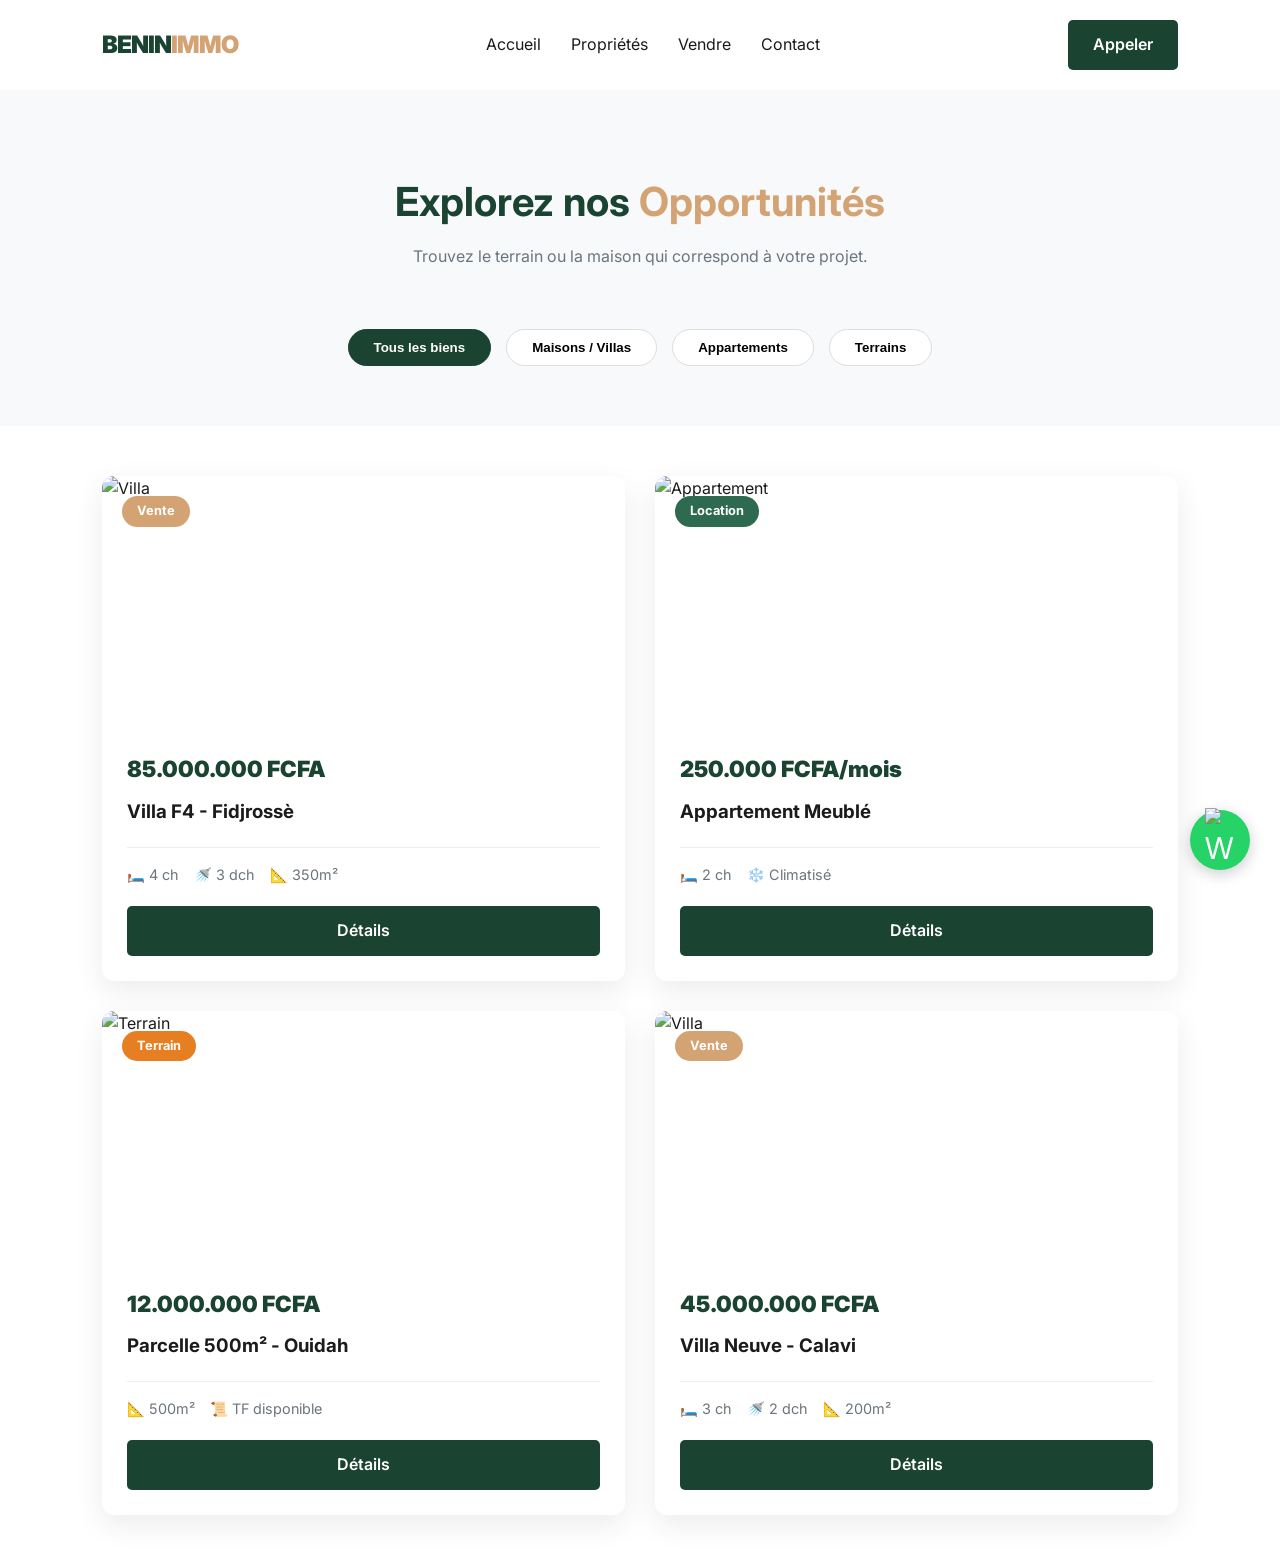
==== biens.html @ 41264fbe "Add files via upload" ====
<!DOCTYPE html>
<html lang="fr">
<head>
    <meta charset="UTF-8">
    <meta name="viewport" content="width=device-width, initial-scale=1.0">
    <title>Nos Biens Immobiliers | Benin Immo Luxe</title>
    <link href="https://fonts.googleapis.com/css2?family=Inter:wght@300;400;600;700;900&display=swap" rel="stylesheet">
    <link rel="stylesheet" href="css/theme.css">
    <link rel="stylesheet" href="css/main.css">
    <link rel="stylesheet" href="css/responsive.css">
    <style>
        /* Style des filtres */
        .filter-container {
            padding: 40px 8% 20px;
            text-align: center;
        }

        .filter-group {
            display: flex;
            justify-content: center;
            gap: 15px;
            flex-wrap: wrap;
            margin-top: 20px;
        }

        .filter-btn {
            padding: 10px 25px;
            border-radius: 50px;
            border: 1px solid #ddd;
            background: white;
            cursor: pointer;
            font-weight: 600;
            transition: var(--transition);
        }

        .filter-btn.active, .filter-btn:hover {
            background: var(--primary-color);
            color: white;
            border-color: var(--primary-color);
        }

        /* Animation d'apparition */
        @keyframes fadeIn {
            from { opacity: 0; transform: translateY(20px); }
            to { opacity: 1; transform: translateY(0); }
        }
    </style>
</head>
<body>

    <nav class="navbar">
        <div class="logo">BENIN<span>IMMO</span></div>
        <ul class="nav-links">
            <li><a href="index.html">Accueil</a></li>
            <li><a href="biens.html" class="active">Propriétés</a></li>
            <li><a href="publier.html">Vendre</a></li>
            <li><a href="contact.html">Contact</a></li>
        </ul>
        <a href="tel:+2290140434120" class="btn btn-primary">Appeler</a>
    </nav>

    <header style="background: var(--bg-light); padding: 80px 8% 40px; text-align: center;">
        <h1 style="color: var(--primary-color); font-size: 2.5rem;">Explorez nos <span style="color: var(--accent-color);">Opportunités</span></h1>
        <p style="color: var(--text-light); margin-top: 10px;">Trouvez le terrain ou la maison qui correspond à votre projet.</p>
        
        <div class="filter-container">
            <div class="filter-group">
                <button class="filter-btn active" data-filter="all">Tous les biens</button>
                <button class="filter-btn" data-filter="maison">Maisons / Villas</button>
                <button class="filter-btn" data-filter="appartement">Appartements</button>
                <button class="filter-btn" data-filter="terrain">Terrains</button>
            </div>
        </div>
    </header>

    <main class="property-grid" id="property-list">
        
        <div class="property-card" data-category="maison">
            <div class="property-image">
                <img src="https://images.pexels.com/photos/106399/pexels-photo-106399.jpeg?auto=compress&cs=tinysrgb&w=800" alt="Villa">
                <span class="badge">Vente</span>
            </div>
            <div class="property-info">
                <p class="property-price">85.000.000 FCFA</p>
                <h3>Villa F4 - Fidjrossè</h3>
                <div class="property-features">
                    <span>🛏️ 4 ch</span> <span>🚿 3 dch</span> <span>📐 350m²</span>
                </div>
                <a href="details.html" class="btn btn-primary" style="width: 100%; margin-top: 20px; text-align: center;">Détails</a>
            </div>
        </div>

        <div class="property-card" data-category="appartement">
            <div class="property-image">
                <img src="https://images.pexels.com/photos/259588/pexels-photo-259588.jpeg?auto=compress&cs=tinysrgb&w=800" alt="Appartement">
                <span class="badge" style="background: var(--secondary-color);">Location</span>
            </div>
            <div class="property-info">
                <p class="property-price">250.000 FCFA/mois</p>
                <h3>Appartement Meublé</h3>
                <div class="property-features">
                    <span>🛏️ 2 ch</span> <span>❄️ Climatisé</span>
                </div>
                <a href="details.html" class="btn btn-primary" style="width: 100%; margin-top: 20px; text-align: center;">Détails</a>
            </div>
        </div>

        <div class="property-card" data-category="terrain">
            <div class="property-image">
                <img src="https://images.pexels.com/photos/440660/pexels-photo-440660.jpeg?auto=compress&cs=tinysrgb&w=800" alt="Terrain">
                <span class="badge" style="background: #e67e22;">Terrain</span>
            </div>
            <div class="property-info">
                <p class="property-price">12.000.000 FCFA</p>
                <h3>Parcelle 500m² - Ouidah</h3>
                <div class="property-features">
                    <span>📐 500m²</span> <span>📜 TF disponible</span>
                </div>
                <a href="details.html" class="btn btn-primary" style="width: 100%; margin-top: 20px; text-align: center;">Détails</a>
            </div>
        </div>

        <div class="property-card" data-category="maison">
            <div class="property-image">
                <img src="https://images.pexels.com/photos/1396122/pexels-photo-1396122.jpeg?auto=compress&cs=tinysrgb&w=800" alt="Villa">
                <span class="badge">Vente</span>
            </div>
            <div class="property-info">
                <p class="property-price">45.000.000 FCFA</p>
                <h3>Villa Neuve - Calavi</h3>
                <div class="property-features">
                    <span>🛏️ 3 ch</span> <span>🚿 2 dch</span> <span>📐 200m²</span>
                </div>
                <a href="details.html" class="btn btn-primary" style="width: 100%; margin-top: 20px; text-align: center;">Détails</a>
            </div>
        </div>

    </main>

    <a href="https://wa.me/2290140434120" class="whatsapp-btn">
        <img src="https://upload.wikimedia.org/wikipedia/commons/6/6b/WhatsApp.svg" alt="WhatsApp" width="30">
    </a>

    <script src="js/filter.js"></script>
    <script src="js/scripts.js"></script>
</body>
</html>
---- css/theme.css ----
/* --- VARIABLES DE MARQUE --- */
:root {
    --primary-color: #1B4332;    /* Vert Immobilier (Confiance) */
    --accent-color: #D4A373;     /* Doré/Sable (Prestige) */
    --secondary-color: #2D6A4F;  /* Vert Clair */
    --text-dark: #1b1b1b;        /* Texte principal */
    --text-light: #6c757d;       /* Texte secondaire */
    --bg-light: #f8f9fa;         /* Fond des sections */
    --white: #ffffff;
    --transition: all 0.3s ease;
    --shadow: 0 10px 30px rgba(0,0,0,0.08);
}

/* --- RESET & BASE --- */
* {
    margin: 0;
    padding: 0;
    box-sizing: border-box;
}

body {
    font-family: 'Inter', sans-serif;
    line-height: 1.6;
    color: var(--text-dark);
    background-color: var(--white);
    overflow-x: hidden;
}

a {
    text-decoration: none;
    color: inherit;
    transition: var(--transition);
}

ul { list-style: none; }

img { max-width: 100%; display: block; }
---- css/main.css ----
/* --- NAVIGATION --- */
.navbar {
    display: flex;
    justify-content: space-between;
    align-items: center;
    padding: 20px 8%;
    background: var(--white);
    position: sticky;
    top: 0;
    z-index: 1000;
    box-shadow: 0 2px 10px rgba(0,0,0,0.05);
}

.logo {
    font-size: 1.5rem;
    font-weight: 900;
    color: var(--primary-color);
    letter-spacing: -1px;
}

.logo span { color: var(--accent-color); }

.nav-links {
    display: flex;
    gap: 30px;
}

.nav-links a:hover {
    color: var(--accent-color);
}

/* --- BOUTONS --- */
.btn {
    padding: 12px 25px;
    border-radius: 5px;
    font-weight: 600;
    cursor: pointer;
    display: inline-block;
    border: none;
}

.btn-primary {
    background-color: var(--primary-color);
    color: var(--white);
}

.btn-primary:hover {
    background-color: var(--secondary-color);
    transform: translateY(-2px);
}

/* --- CARTES DE BIENS (GRID) --- */
.property-grid {
    display: grid;
    grid-template-columns: repeat(auto-fill, minmax(350px, 1fr));
    gap: 30px;
    padding: 50px 8%;
}

.property-card {
    background: var(--white);
    border-radius: 12px;
    overflow: hidden;
    box-shadow: var(--shadow);
    transition: var(--transition);
}

.property-card:hover {
    transform: translateY(-10px);
}

.property-image {
    height: 250px;
    position: relative;
}

.property-image img {
    width: 100%;
    height: 100%;
    object-fit: cover;
}

.badge {
    position: absolute;
    top: 20px;
    left: 20px;
    background: var(--accent-color);
    color: white;
    padding: 5px 15px;
    font-size: 0.8rem;
    font-weight: 700;
    border-radius: 50px;
}

.property-info {
    padding: 25px;
}

.property-price {
    color: var(--primary-color);
    font-size: 1.4rem;
    font-weight: 900;
    margin-bottom: 10px;
}

.property-features {
    display: flex;
    gap: 15px;
    margin-top: 20px;
    padding-top: 15px;
    border-top: 1px solid #eee;
    font-size: 0.9rem;
    color: var(--text-light);
}

/* --- WHATSAPP FLOATING BUTTON --- */
.whatsapp-btn {
    position: fixed;
    bottom: 30px;
    right: 30px;
    background: #25D366;
    color: white;
    width: 60px;
    height: 60px;
    border-radius: 50%;
    display: flex;
    align-items: center;
    justify-content: center;
    font-size: 30px;
    box-shadow: 0 4px 15px rgba(0,0,0,0.2);
    z-index: 1000;
}
---- css/responsive.css ----
/* --- TABLETTES (Moins de 1024px) --- */
@media (max-width: 1024px) {
    .navbar {
        padding: 15px 5%;
    }
    
    .property-grid {
        grid-template-columns: repeat(2, 1fr); /* 2 colonnes au lieu de 3 */
        padding: 40px 5%;
    }

    h1 { font-size: 3rem; }
}

/* --- SMARTPHONES LARGES (Moins de 768px) --- */
@media (max-width: 768px) {
    .nav-links {
        display: none; /* Cache le menu classique pour un futur menu mobile */
    }

    .hero-content h1 {
        font-size: 2.5rem;
    }

    .property-grid {
        grid-template-columns: 1fr; /* 1 seule colonne (plein écran) */
    }

    .res-container {
        grid-template-columns: 1fr;
    }

    .contact-container {
        grid-template-columns: 1fr;
        gap: 30px;
    }

    /* On réduit les paddings pour gagner de la place */
    section {
        padding: 60px 5%;
    }
}

/* --- PETITS SMARTPHONES (Moins de 480px) --- */
@media (max-width: 480px) {
    .logo {
        font-size: 1.2rem;
    }

    .btn {
        width: 100%; /* Les boutons prennent toute la largeur pour cliquer facilement avec le pouce */
        text-align: center;
    }

    .property-card {
        margin-bottom: 20px;
    }

    .property-price {
        font-size: 1.2rem;
    }

    /* On ajuste le bouton WhatsApp pour qu'il ne cache pas trop de texte */
    .whatsapp-btn {
        width: 50px;
        height: 50px;
        bottom: 20px;
        right: 20px;
        font-size: 25px;
    }
}

/* --- OPTIMISATION POUR LE MODE PAYSAGE --- */
@media (max-height: 500px) {
    .hero {
        height: 120vh; /* On agrandit la hauteur si le téléphone est à l'horizontale */
    }
}
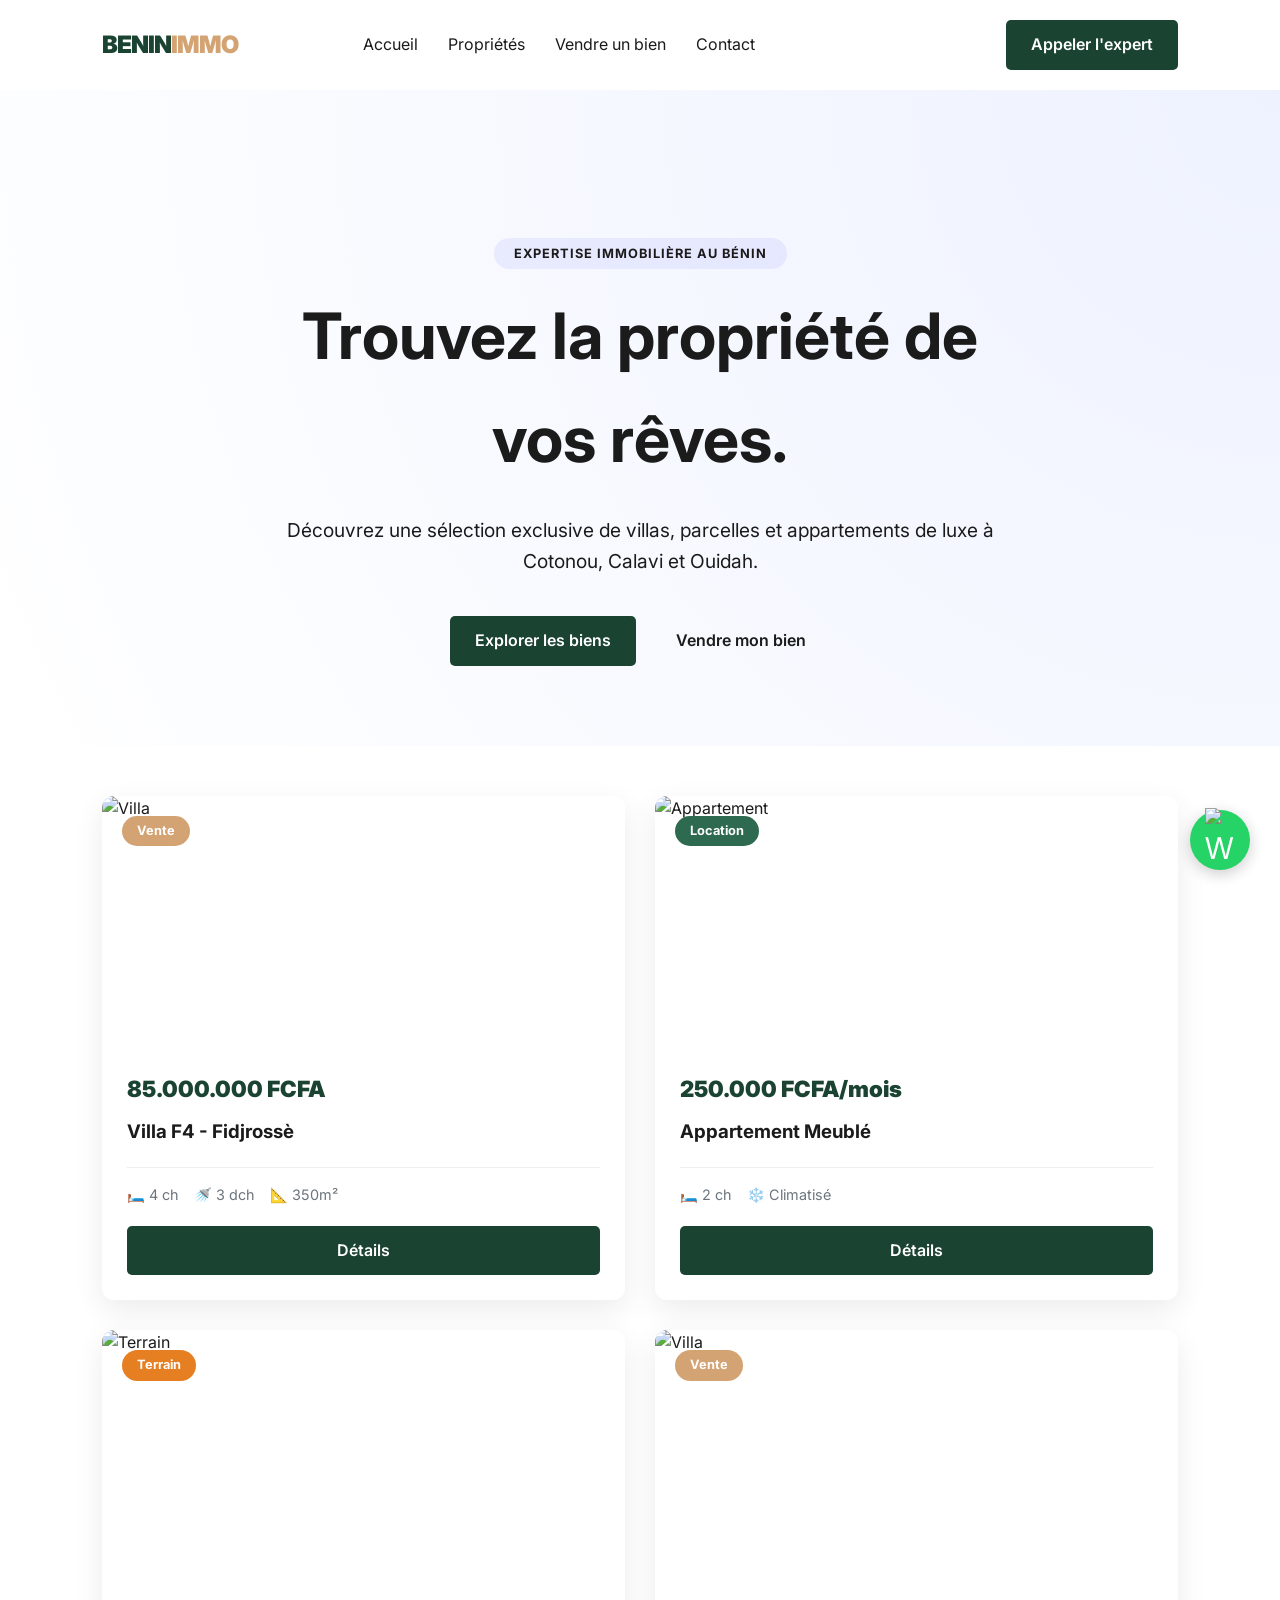
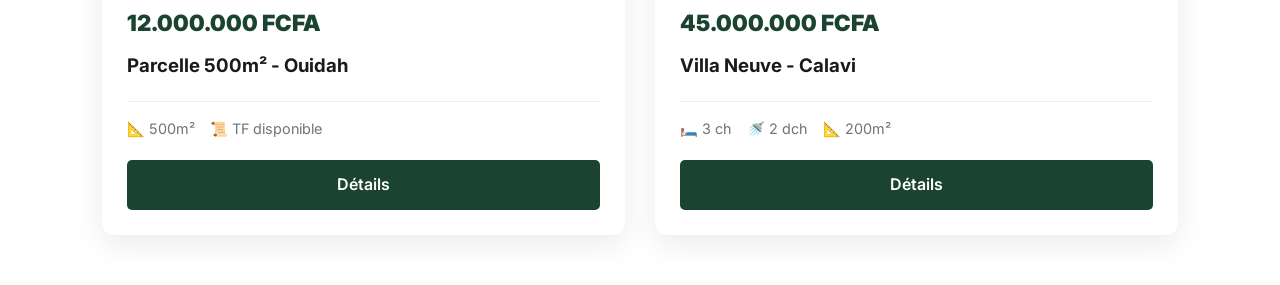
==== commit e2393bec: "Update biens.html" ====
--- a/biens.html
+++ b/biens.html
@@ -49,29 +49,40 @@
 <body>
 
     <nav class="navbar">
-        <div class="logo">BENIN<span>IMMO</span></div>
-        <ul class="nav-links">
-            <li><a href="index.html">Accueil</a></li>
-            <li><a href="biens.html" class="active">Propriétés</a></li>
-            <li><a href="publier.html">Vendre</a></li>
-            <li><a href="contact.html">Contact</a></li>
-        </ul>
-        <a href="tel:+2290140434120" class="btn btn-primary">Appeler</a>
-    </nav>
+    <div class="logo">BENIN<span>IMMO</span></div>
+    
+    <ul class="nav-links" id="navLinks">
+        <li><a href="index.html" class="active">Accueil</a></li>
+        <li><a href="biens.html">Propriétés</a></li>
+        <li><a href="publier.html">Vendre un bien</a></li>
+        <li><a href="contact.html">Contact</a></li>
+    </ul>
 
-    <header style="background: var(--bg-light); padding: 80px 8% 40px; text-align: center;">
-        <h1 style="color: var(--primary-color); font-size: 2.5rem;">Explorez nos <span style="color: var(--accent-color);">Opportunités</span></h1>
-        <p style="color: var(--text-light); margin-top: 10px;">Trouvez le terrain ou la maison qui correspond à votre projet.</p>
+    <div class="menu-toggle" id="mobile-menu">
+        <span class="bar"></span>
+        <span class="bar"></span>
+        <span class="bar"></span>
+    </div>
+
+    <div class="nav-contact nav-btn-desktop">
+        <a href="tel:+2290140434120" class="btn btn-primary">Appeler l'expert</a>
+    </div>
+</nav>
+
+   <header class="hero" style="padding-top: 150px; padding-bottom: 80px; text-align: center; background: radial-gradient(circle at top right, #eef2ff, #ffffff);">
+    <div class="container" style="max-width: 900px; margin: 0 auto; padding: 0 5%;">
+        <span style="background: rgba(99, 102, 241, 0.1); color: var(--primary); padding: 8px 20px; border-radius: 50px; font-weight: 700; font-size: 0.8rem; text-transform: uppercase; letter-spacing: 1px;">Expertise Immobilière au Bénin</span>
         
-        <div class="filter-container">
-            <div class="filter-group">
-                <button class="filter-btn active" data-filter="all">Tous les biens</button>
-                <button class="filter-btn" data-filter="maison">Maisons / Villas</button>
-                <button class="filter-btn" data-filter="appartement">Appartements</button>
-                <button class="filter-btn" data-filter="terrain">Terrains</button>
-            </div>
+        <h1 style="font-size: clamp(2.5rem, 5vw, 4rem); margin-top: 20px;" class="text-gradient">Trouvez la propriété de vos rêves.</h1>
+        
+        <p style="color: var(--text-muted); font-size: 1.2rem; margin: 25px 0 40px;">Découvrez une sélection exclusive de villas, parcelles et appartements de luxe à Cotonou, Calavi et Ouidah.</p>
+        
+        <div style="display: flex; gap: 15px; justify-content: center; flex-wrap: wrap;">
+            <a href="biens.html" class="btn btn-primary">Explorer les biens</a>
+            <a href="publier.html" class="btn btn-accent">Vendre mon bien</a>
         </div>
-    </header>
+    </div>
+</header>
 
     <main class="property-grid" id="property-list">
         
@@ -144,4 +155,4 @@
     <script src="js/filter.js"></script>
     <script src="js/scripts.js"></script>
 </body>
-</html>+</html>
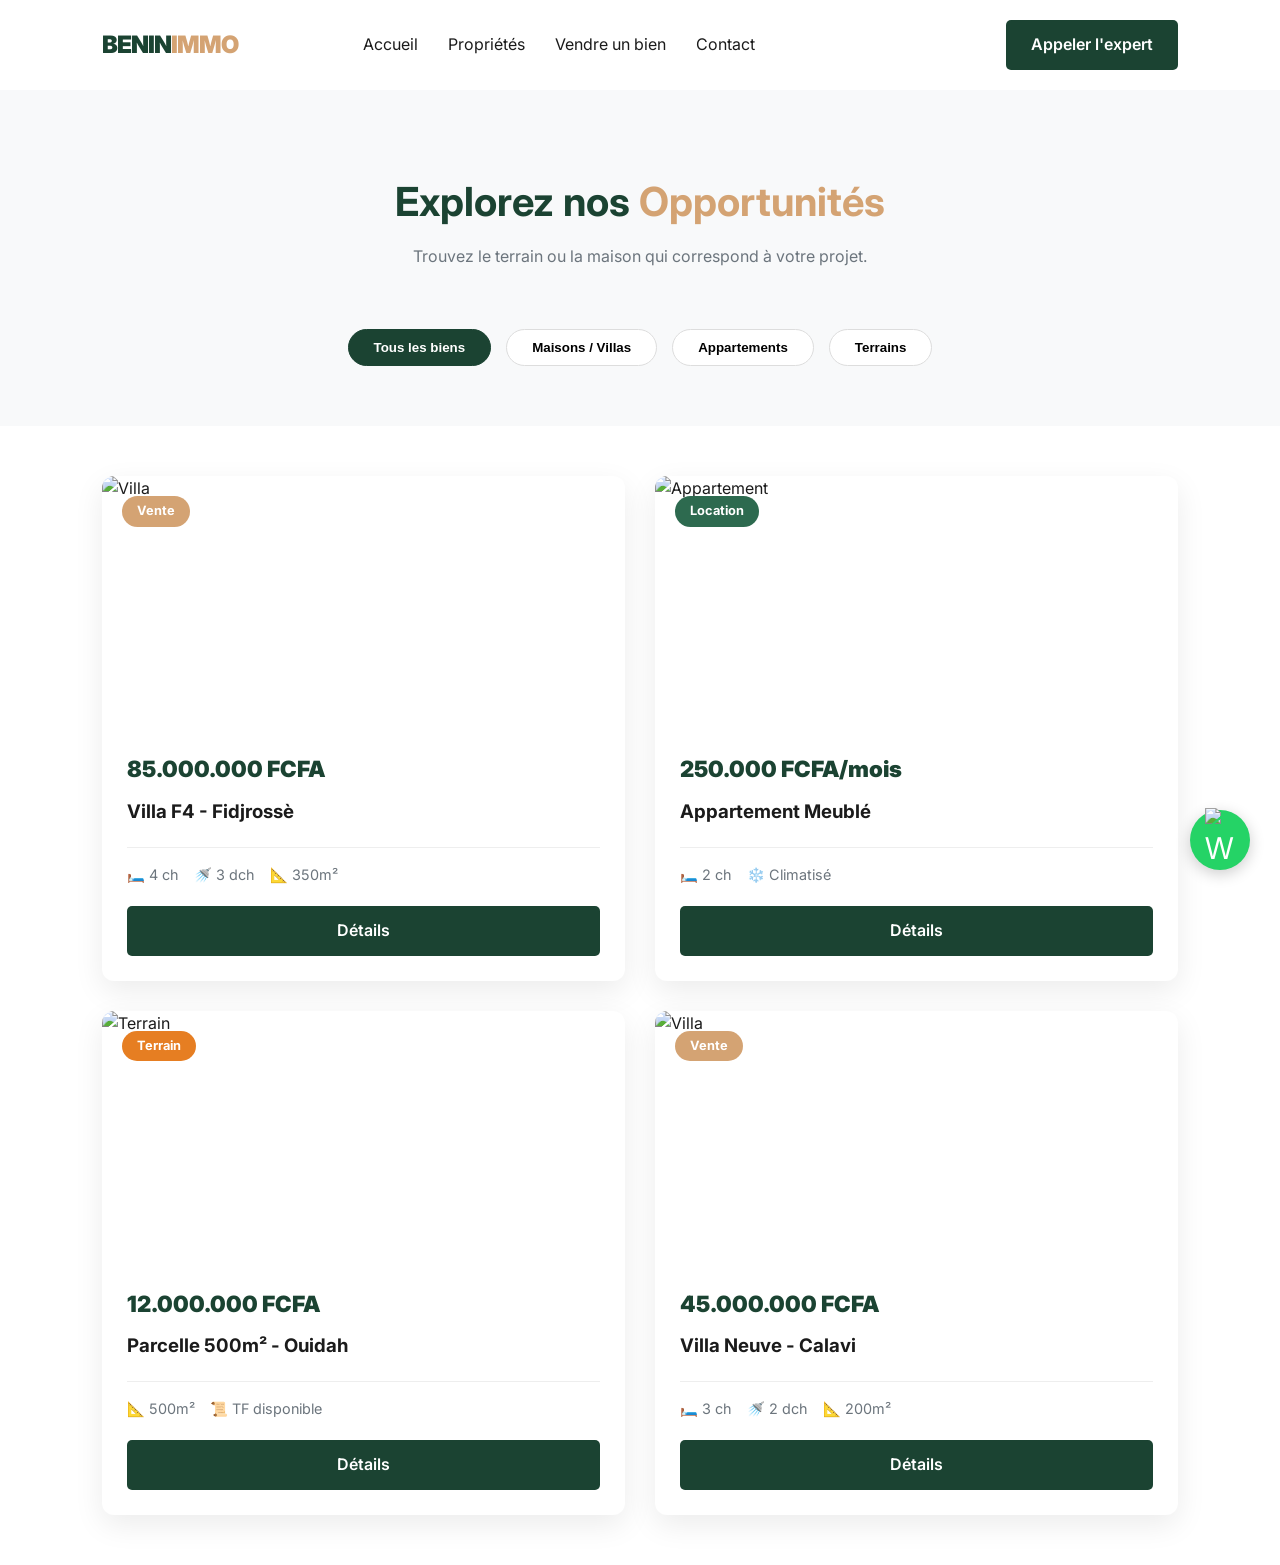
==== commit 786910f7: "Update biens.html" ====
--- a/biens.html
+++ b/biens.html
@@ -69,20 +69,20 @@
     </div>
 </nav>
 
-   <header class="hero" style="padding-top: 150px; padding-bottom: 80px; text-align: center; background: radial-gradient(circle at top right, #eef2ff, #ffffff);">
-    <div class="container" style="max-width: 900px; margin: 0 auto; padding: 0 5%;">
-        <span style="background: rgba(99, 102, 241, 0.1); color: var(--primary); padding: 8px 20px; border-radius: 50px; font-weight: 700; font-size: 0.8rem; text-transform: uppercase; letter-spacing: 1px;">Expertise Immobilière au Bénin</span>
+  <header style="background: var(--bg-light); padding: 80px 8% 40px; text-align: center;">
+        <h1 style="color: var(--primary-color); font-size: 2.5rem;">Explorez nos <span style="color: var(--accent-color);">Opportunités</span></h1>
+        <p style="color: var(--text-light); margin-top: 10px;">Trouvez le terrain ou la maison qui correspond à votre projet.</p>
         
-        <h1 style="font-size: clamp(2.5rem, 5vw, 4rem); margin-top: 20px;" class="text-gradient">Trouvez la propriété de vos rêves.</h1>
-        
-        <p style="color: var(--text-muted); font-size: 1.2rem; margin: 25px 0 40px;">Découvrez une sélection exclusive de villas, parcelles et appartements de luxe à Cotonou, Calavi et Ouidah.</p>
-        
-        <div style="display: flex; gap: 15px; justify-content: center; flex-wrap: wrap;">
-            <a href="biens.html" class="btn btn-primary">Explorer les biens</a>
-            <a href="publier.html" class="btn btn-accent">Vendre mon bien</a>
+        <div class="filter-container">
+            <div class="filter-group">
+                <button class="filter-btn active" data-filter="all">Tous les biens</button>
+                <button class="filter-btn" data-filter="maison">Maisons / Villas</button>
+                <button class="filter-btn" data-filter="appartement">Appartements</button>
+                <button class="filter-btn" data-filter="terrain">Terrains</button>
+            </div>
         </div>
-    </div>
-</header>
+    </header>
+
 
     <main class="property-grid" id="property-list">
         
--- a/css/responsive.css
+++ b/css/responsive.css
@@ -1,4 +1,8 @@
-/* --- TABLETTES (Moins de 1024px) --- */
+/* ==========================================================
+   RESPONSIVE DESIGN - BENIN IMMO LUXE (SMART THEME)
+   ========================================================== */
+
+/* --- 1. TABLETTES (Moins de 1024px) --- */
 @media (max-width: 1024px) {
     .navbar {
         padding: 15px 5%;
@@ -12,44 +16,93 @@
     h1 { font-size: 3rem; }
 }
 
-/* --- SMARTPHONES LARGES (Moins de 768px) --- */
+/* --- 2. SMARTPHONES & TABLETTES PORTRAIT (Moins de 768px) --- */
 @media (max-width: 768px) {
-    .nav-links {
-        display: none; /* Cache le menu classique pour un futur menu mobile */
+    
+    /* GESTION DE LA NAVIGATION SMART */
+    .nav-btn-desktop { 
+        display: none; /* Cache le bouton appel/devis sur mobile pour aérer */
     }
 
+    .menu-toggle { 
+        display: block; 
+        cursor: pointer; 
+        z-index: 1001; 
+    }
+
+    .menu-toggle .bar {
+        display: block; 
+        width: 25px; 
+        height: 3px; 
+        margin: 5px auto;
+        background-color: var(--primary); 
+        transition: 0.3s;
+    }
+
+    .nav-links {
+        position: fixed; 
+        top: 0; 
+        left: -100%; /* Menu caché à gauche par défaut */
+        flex-direction: column;
+        background: rgba(255, 255, 255, 0.95);
+        backdrop-filter: blur(15px); /* Effet flou moderne */
+        -webkit-backdrop-filter: blur(15px);
+        width: 100%; 
+        height: 100vh;
+        padding-top: 100px; 
+        transition: 0.5s cubic-bezier(0.4, 0, 0.2, 1);
+        z-index: 1000; 
+        display: flex !important; /* Force l'affichage pour le contrôle JS */
+    }
+
+    .nav-links.active { 
+        left: 0; /* Le menu glisse sur l'écran au clic */
+    }
+
+    .nav-links li { 
+        margin: 15px 0; 
+        font-size: 1.2rem; 
+        font-weight: 700; 
+        text-align: center;
+    }
+
+    /* Animation du bouton Burger se transformant en Croix (X) */
+    .menu-toggle.is-active .bar:nth-child(2) { opacity: 0; }
+    .menu-toggle.is-active .bar:nth-child(1) { transform: translateY(8px) rotate(45deg); }
+    .menu-toggle.is-active .bar:nth-child(3) { transform: translateY(-8px) rotate(-45deg); }
+
+
+    /* MISE EN PAGE DU CONTENU */
     .hero-content h1 {
         font-size: 2.5rem;
     }
 
     .property-grid {
-        grid-template-columns: 1fr; /* 1 seule colonne (plein écran) */
+        grid-template-columns: 1fr; /* 1 seule colonne pour les maisons */
+        gap: 25px;
     }
 
-    .res-container {
-        grid-template-columns: 1fr;
-    }
-
-    .contact-container {
-        grid-template-columns: 1fr;
+    .res-container, .contact-container, .contact-wrapper {
+        grid-template-columns: 1fr; /* Grilles de contact sur 1 colonne */
         gap: 30px;
     }
 
-    /* On réduit les paddings pour gagner de la place */
-    section {
+    section, .section-padding {
         padding: 60px 5%;
     }
 }
 
-/* --- PETITS SMARTPHONES (Moins de 480px) --- */
+/* --- 3. PETITS SMARTPHONES (Moins de 480px) --- */
 @media (max-width: 480px) {
     .logo {
         font-size: 1.2rem;
     }
 
-    .btn {
-        width: 100%; /* Les boutons prennent toute la largeur pour cliquer facilement avec le pouce */
+    /* Boutons en pleine largeur pour faciliter le clic au pouce */
+    .btn, .property-card .btn {
+        width: 100%; 
         text-align: center;
+        padding: 16px;
     }
 
     .property-card {
@@ -60,8 +113,8 @@
         font-size: 1.2rem;
     }
 
-    /* On ajuste le bouton WhatsApp pour qu'il ne cache pas trop de texte */
-    .whatsapp-btn {
+    /* Ajustement du bouton flottant WhatsApp */
+    .whatsapp-float, .whatsapp-btn {
         width: 50px;
         height: 50px;
         bottom: 20px;
@@ -70,9 +123,14 @@
     }
 }
 
-/* --- OPTIMISATION POUR LE MODE PAYSAGE --- */
+/* --- 4. OPTIMISATION MODE PAYSAGE (Horizontal) --- */
 @media (max-height: 500px) {
     .hero {
-        height: 120vh; /* On agrandit la hauteur si le téléphone est à l'horizontale */
+        height: 120vh; /* Augmente la hauteur pour éviter que le texte soit coupé */
     }
-}+    
+    .nav-links {
+        padding-top: 60px; /* Moins de padding haut si l'écran est court */
+        overflow-y: auto;  /* Permet de scroller dans le menu si besoin */
+    }
+}
